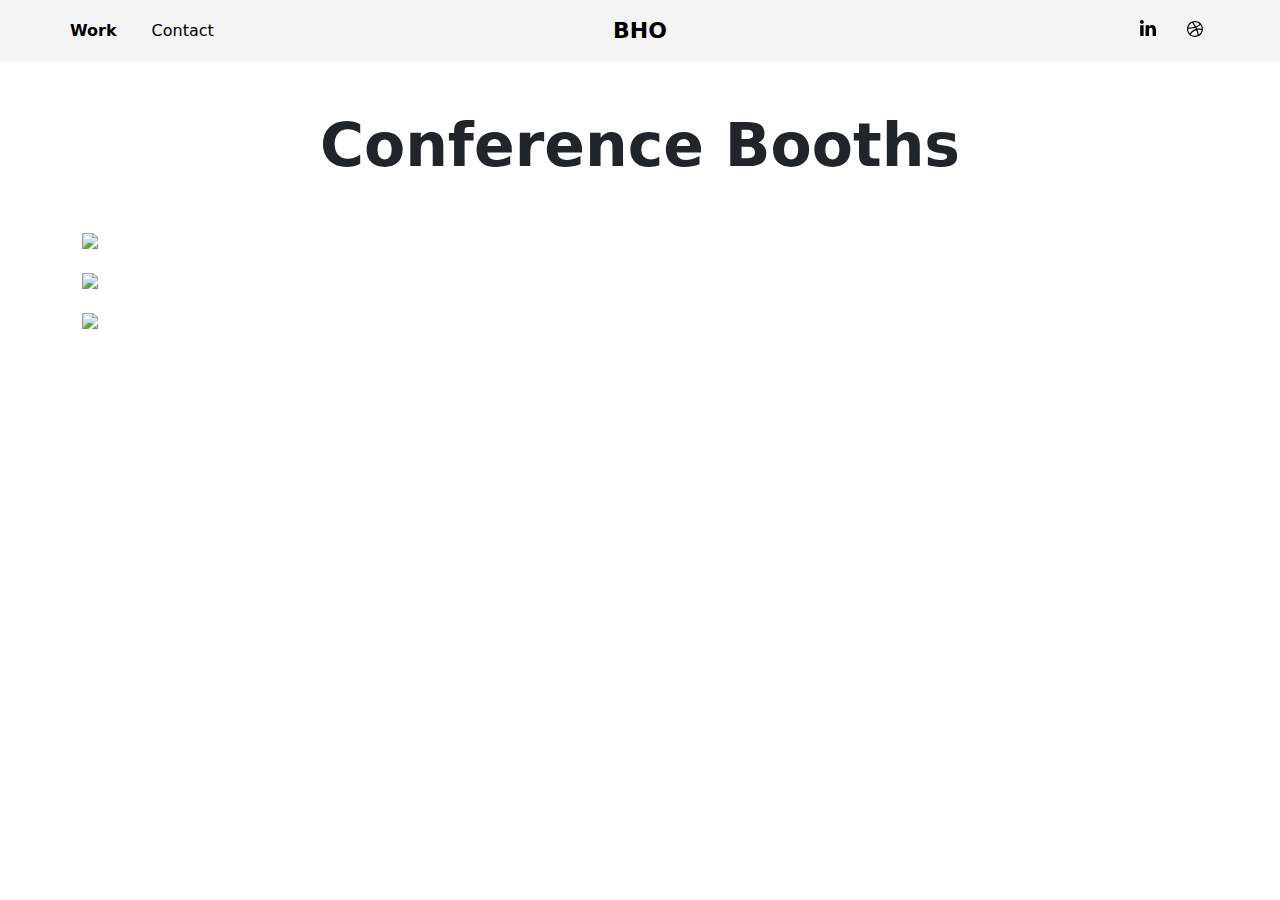
==== conference_booths.html @ f69bd992 "Add remaining pages" ====
<!doctype html>
<html lang="en">
	<head>
		<meta charset="utf-8">
		<meta name="viewport" content="width=device-width, initial-scale=1">

		<link href="favicon.ico" rel="shortcut icon" type="image/png">
		
		<link href="css/bootstrap.min.css" rel="stylesheet">
		<link href="css/main.css" rel="stylesheet">

		<title>Bryan Ho, Graphic Designer/Illustrator</title>
	</head>
	<body>
		<header>
			<div class="container">
				<div class="row">
					<div class="col page-links">
						<nav class="nav">
							<a class="nav-link active" href="/">Work</a>
							<a class="nav-link" href="#">Contact</a>
						</nav>
					</div>

					<div class="col logo-head">
						<div class="nav">
							<a class="nav-link" href="/">BHO</a>
						</div>
					</div>

					<div class="col social-networks">
						<div>
							<a alt="LinkedIn" href="https://www.linkedin.com/in/bryan-h0" target="_blank">
								<div class="icon">
									<svg version="1.1" id="Layer_1" xmlns="http://www.w3.org/2000/svg" xmlns:xlink="http://www.w3.org/1999/xlink" viewBox="0 0 30 24" xml:space="preserve">
										<path id="path-1_24_" d="M19.6,19v-5.8c0-1.4-0.5-2.4-1.7-2.4c-1,0-1.5,0.7-1.8,1.3C16,12.3,16,12.6,16,13v6h-3.4 c0,0,0.1-9.8,0-10.8H16v1.5c0,0,0,0,0,0h0v0C16.4,9,17.2,7.9,19,7.9c2.3,0,4,1.5,4,4.9V19H19.6z M8.9,6.7L8.9,6.7 C7.7,6.7,7,5.9,7,4.9C7,3.8,7.8,3,8.9,3s1.9,0.8,1.9,1.9C10.9,5.9,10.1,6.7,8.9,6.7z M10.6,19H7.2V8.2h3.4V19z"></path>
									</svg>
								</div>
							</a>
							<a alt="Dribbble" href="https://dribbble.com/thebryanho" target="_blank">
								<div class="icon">
									<svg xmlns="http://www.w3.org/2000/svg" xmlns:xlink="http://www.w3.org/1999/xlink" version="1.1" id="Layer_1" x="0px" y="0px" viewBox="0 0 30 24" xml:space="preserve">
										<path d="M15 20c-4.41 0-8-3.59-8-8s3.59-8 8-8c4.41 0 8 3.6 8 8S19.41 20 15 20L15 20z M21.75 13.1 c-0.23-0.07-2.12-0.64-4.26-0.29c0.89 2.5 1.3 4.5 1.3 4.87C20.35 16.6 21.4 15 21.8 13.1L21.75 13.1z M17.67 18.3 c-0.1-0.6-0.5-2.69-1.46-5.18c-0.02 0-0.03 0.01-0.05 0.01c-3.85 1.34-5.24 4.02-5.36 4.27c1.16 0.9 2.6 1.4 4.2 1.4 C15.95 18.8 16.9 18.6 17.7 18.3L17.67 18.3z M9.92 16.58c0.15-0.27 2.03-3.37 5.55-4.51c0.09-0.03 0.18-0.06 0.27-0.08 c-0.17-0.39-0.36-0.78-0.55-1.16c-3.41 1.02-6.72 0.98-7.02 0.97c0 0.1 0 0.1 0 0.21C8.17 13.8 8.8 15.4 9.9 16.58L9.92 16.6 z M8.31 10.61c0.31 0 3.1 0 6.32-0.83c-1.13-2.01-2.35-3.7-2.53-3.95C10.18 6.7 8.8 8.5 8.3 10.61L8.31 10.61z M13.4 5.4 c0.19 0.2 1.4 1.9 2.5 4c2.43-0.91 3.46-2.29 3.58-2.47C18.32 5.8 16.7 5.2 15 5.18C14.45 5.2 13.9 5.2 13.4 5.4 L13.4 5.37z M20.29 7.69c-0.14 0.19-1.29 1.66-3.82 2.69c0.16 0.3 0.3 0.7 0.5 0.99c0.05 0.1 0.1 0.2 0.1 0.3 c2.27-0.29 4.5 0.2 4.8 0.22C21.82 10.3 21.2 8.8 20.3 7.69L20.29 7.69z"></path>
									</svg>
								</div>
							</a>
						</div>
					</div>
				</div>
			</div>
		</header>

		<div class="hero">
			<h2>Conference Booths</h2>
		</div>

		<div class="container portfolio-project">
			<p>
				<img src="images/conference_booths/conference_booths_0.png">
			</p>

			<p>
				<img src="images/conference_booths/conference_booths_1.png">
			</p>

			<p>
				<img src="images/conference_booths/conference_booths_2.png">
			</p>
		</div>
	</body>
</html>
---- css/main.css ----
/* ---------- Heading ---------- */

header {
	background-color: rgb(244, 244, 244);
	padding: 8px 3%;
}

header a {
	color: black;
}

header a:hover {
	color: rgb(239, 65, 66);
}

header a.active {
	font-weight: bold;
}

header a.active:hover {
	color: rgb(0, 0, 0);
}

header .page-links {
	padding: 0;
}

header .page-links .nav-link {
	padding: 11px 35px 11px 0;
}

header .logo-head {
	text-align: center;
}

header .logo-head a {
	font-size: 22px;
	font-weight: bold;
	line-height: 30px;
	margin: 0 auto;
}

header .social-networks {
	text-align: right;
	padding: 8px 0;
}

header .social-networks a {
	text-decoration: none;
	padding-left: 12px;
}

header .social-networks a:hover {
}

header .social-networks a:hover .icon {
	fill: rgb(255, 255, 255);
}


/* ---------- Icon ---------- */

.icon {
	fill: rgb(0, 0, 0);
	display: inline-block;
	height: 30px;
	width: 30px;
	border-radius: 17px;
}

a:hover .icon {
	background-color: rgb(239, 65, 66);
}

a:hover .icon svg {
	fill: rgb(255, 255, 255);
}


/* ---------- Hero ---------- */

.hero {
	margin: 3em;
}

.hero h2 {
	font-size: 60px;
	font-weight: bold;
	text-align: center;
	line-height: 70px;
}

.hero p {
	color: rgb(239, 65, 66);
	font-size: 20px;
	line-height: 28px;
	text-align: center;
}


/* ---------- Portfolio ---------- */

.portfolio .portfolio-item {
	margin-bottom: 1.5em;
}

.portfolio .portfolio-item a {
	color: rgb(0,0,0);
	text-decoration: none;
}

.portfolio .portfolio-item a:hover {
	color: rgb(239, 65, 66);
	text-decoration: underline;
}

.portfolio .portfolio-item img {
	width: 100%;
}

.portfolio .portfolio-item span {
	background: rgb(244, 244, 244);
	display: block;
	font-weight: bold;
	padding: 8px 13px;
}

.portfolio-project img {
	width: 100%;
}
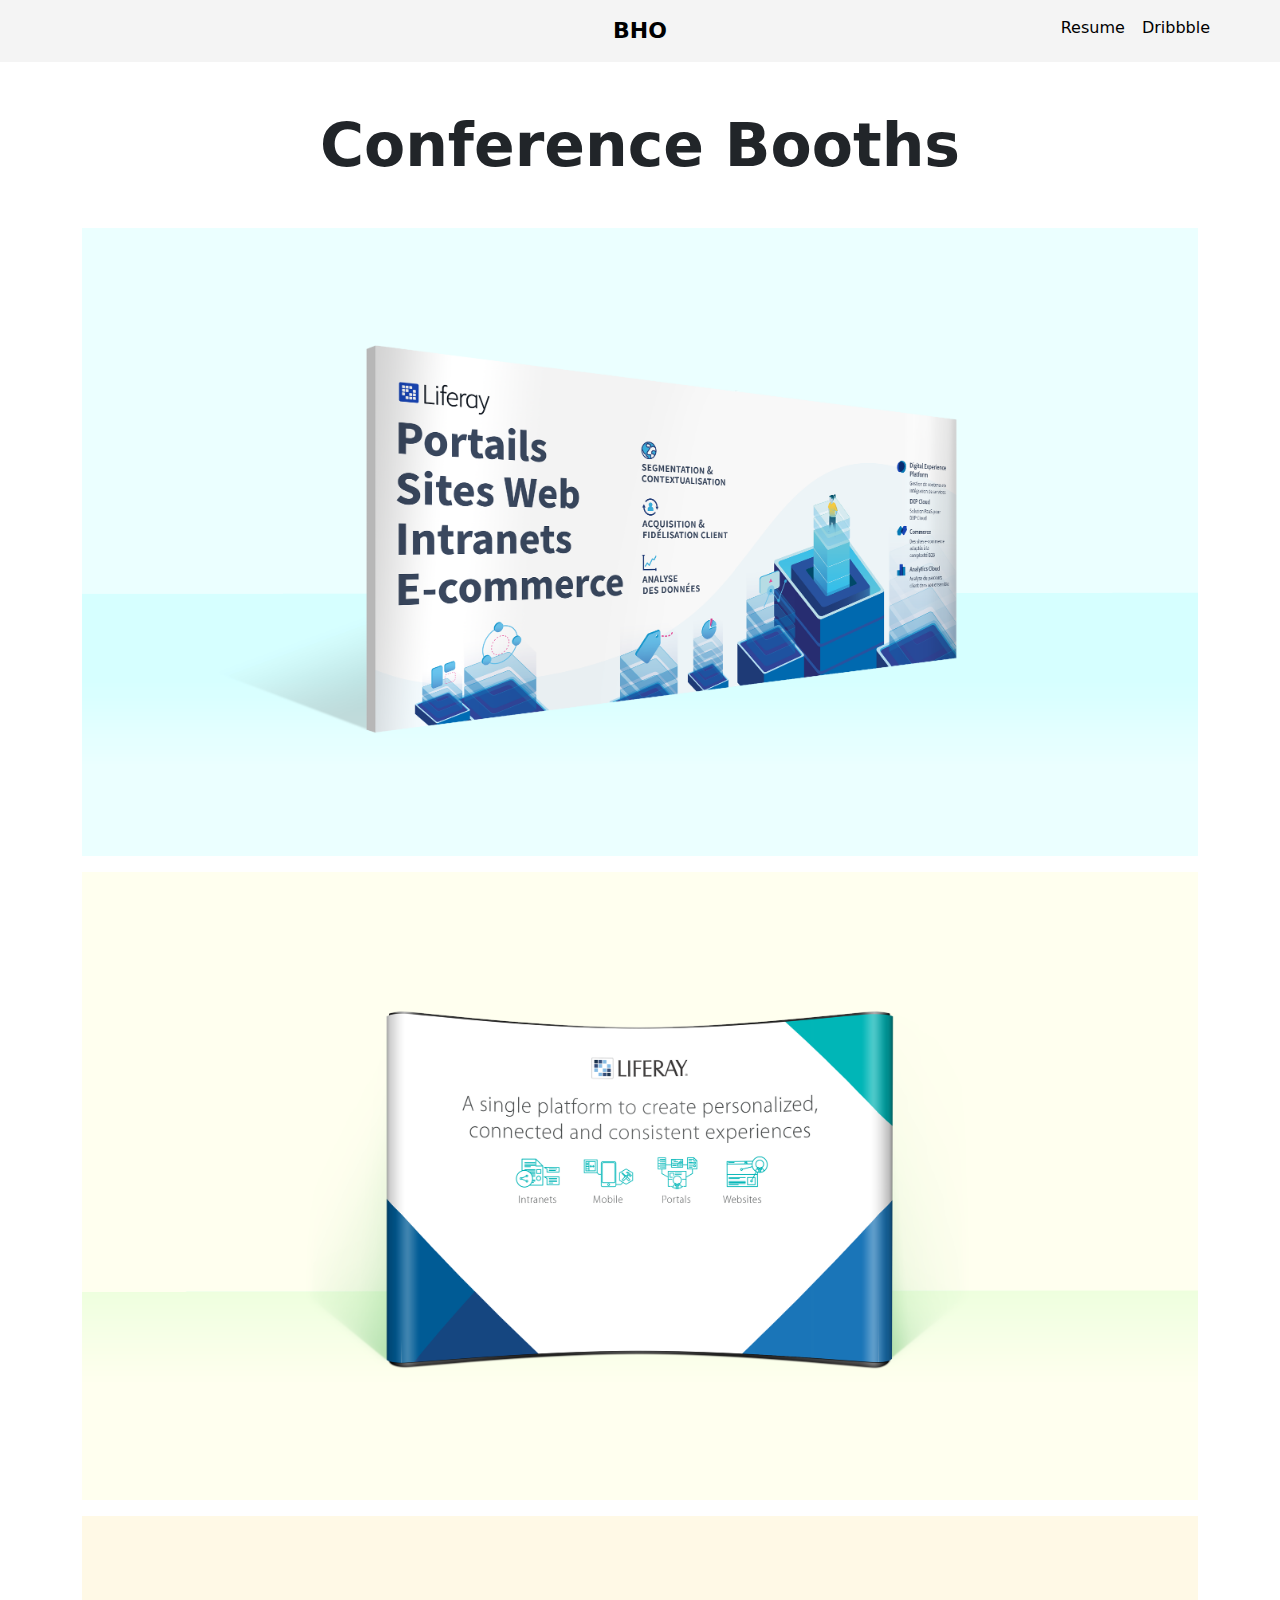
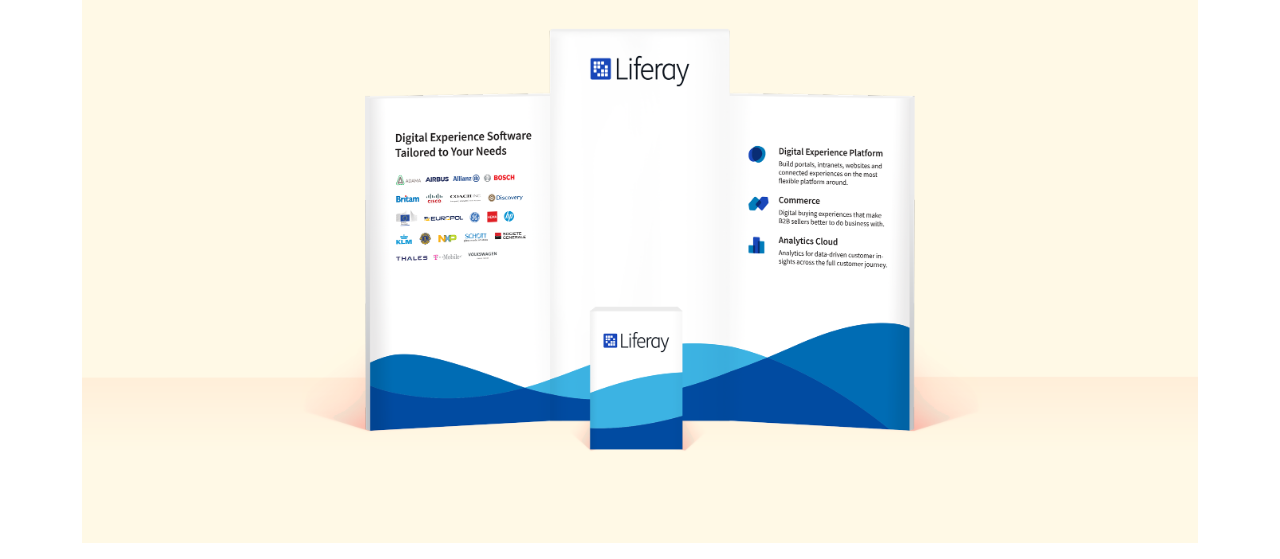
==== commit 22363156: "Add Resume to nav bar" ====
--- a/conference_booths.html
+++ b/conference_booths.html
@@ -30,19 +30,11 @@
 
 					<div class="col social-networks">
 						<div>
-							<a alt="LinkedIn" href="https://www.linkedin.com/in/bryan-h0" target="_blank">
-								<div class="icon">
-									<svg version="1.1" id="Layer_1" xmlns="http://www.w3.org/2000/svg" xmlns:xlink="http://www.w3.org/1999/xlink" viewBox="0 0 30 24" xml:space="preserve">
-										<path id="path-1_24_" d="M19.6,19v-5.8c0-1.4-0.5-2.4-1.7-2.4c-1,0-1.5,0.7-1.8,1.3C16,12.3,16,12.6,16,13v6h-3.4 c0,0,0.1-9.8,0-10.8H16v1.5c0,0,0,0,0,0h0v0C16.4,9,17.2,7.9,19,7.9c2.3,0,4,1.5,4,4.9V19H19.6z M8.9,6.7L8.9,6.7 C7.7,6.7,7,5.9,7,4.9C7,3.8,7.8,3,8.9,3s1.9,0.8,1.9,1.9C10.9,5.9,10.1,6.7,8.9,6.7z M10.6,19H7.2V8.2h3.4V19z"></path>
-									</svg>
-								</div>
+							<a href="bryan_ho_resume.pdf">
+								Resume
 							</a>
-							<a alt="Dribbble" href="https://dribbble.com/thebryanho" target="_blank">
-								<div class="icon">
-									<svg xmlns="http://www.w3.org/2000/svg" xmlns:xlink="http://www.w3.org/1999/xlink" version="1.1" id="Layer_1" x="0px" y="0px" viewBox="0 0 30 24" xml:space="preserve">
-										<path d="M15 20c-4.41 0-8-3.59-8-8s3.59-8 8-8c4.41 0 8 3.6 8 8S19.41 20 15 20L15 20z M21.75 13.1 c-0.23-0.07-2.12-0.64-4.26-0.29c0.89 2.5 1.3 4.5 1.3 4.87C20.35 16.6 21.4 15 21.8 13.1L21.75 13.1z M17.67 18.3 c-0.1-0.6-0.5-2.69-1.46-5.18c-0.02 0-0.03 0.01-0.05 0.01c-3.85 1.34-5.24 4.02-5.36 4.27c1.16 0.9 2.6 1.4 4.2 1.4 C15.95 18.8 16.9 18.6 17.7 18.3L17.67 18.3z M9.92 16.58c0.15-0.27 2.03-3.37 5.55-4.51c0.09-0.03 0.18-0.06 0.27-0.08 c-0.17-0.39-0.36-0.78-0.55-1.16c-3.41 1.02-6.72 0.98-7.02 0.97c0 0.1 0 0.1 0 0.21C8.17 13.8 8.8 15.4 9.9 16.58L9.92 16.6 z M8.31 10.61c0.31 0 3.1 0 6.32-0.83c-1.13-2.01-2.35-3.7-2.53-3.95C10.18 6.7 8.8 8.5 8.3 10.61L8.31 10.61z M13.4 5.4 c0.19 0.2 1.4 1.9 2.5 4c2.43-0.91 3.46-2.29 3.58-2.47C18.32 5.8 16.7 5.2 15 5.18C14.45 5.2 13.9 5.2 13.4 5.4 L13.4 5.37z M20.29 7.69c-0.14 0.19-1.29 1.66-3.82 2.69c0.16 0.3 0.3 0.7 0.5 0.99c0.05 0.1 0.1 0.2 0.1 0.3 c2.27-0.29 4.5 0.2 4.8 0.22C21.82 10.3 21.2 8.8 20.3 7.69L20.29 7.69z"></path>
-									</svg>
-								</div>
+							<a href="https://dribbble.com/thebryanho" target="_blank">
+								Dribbble
 							</a>
 						</div>
 					</div>
--- a/css/main.css
+++ b/css/main.css
@@ -25,6 +25,7 @@
 
 header .page-links {
 	padding: 0;
+	text-indent: -9999em;
 }
 
 header .page-links .nav-link {
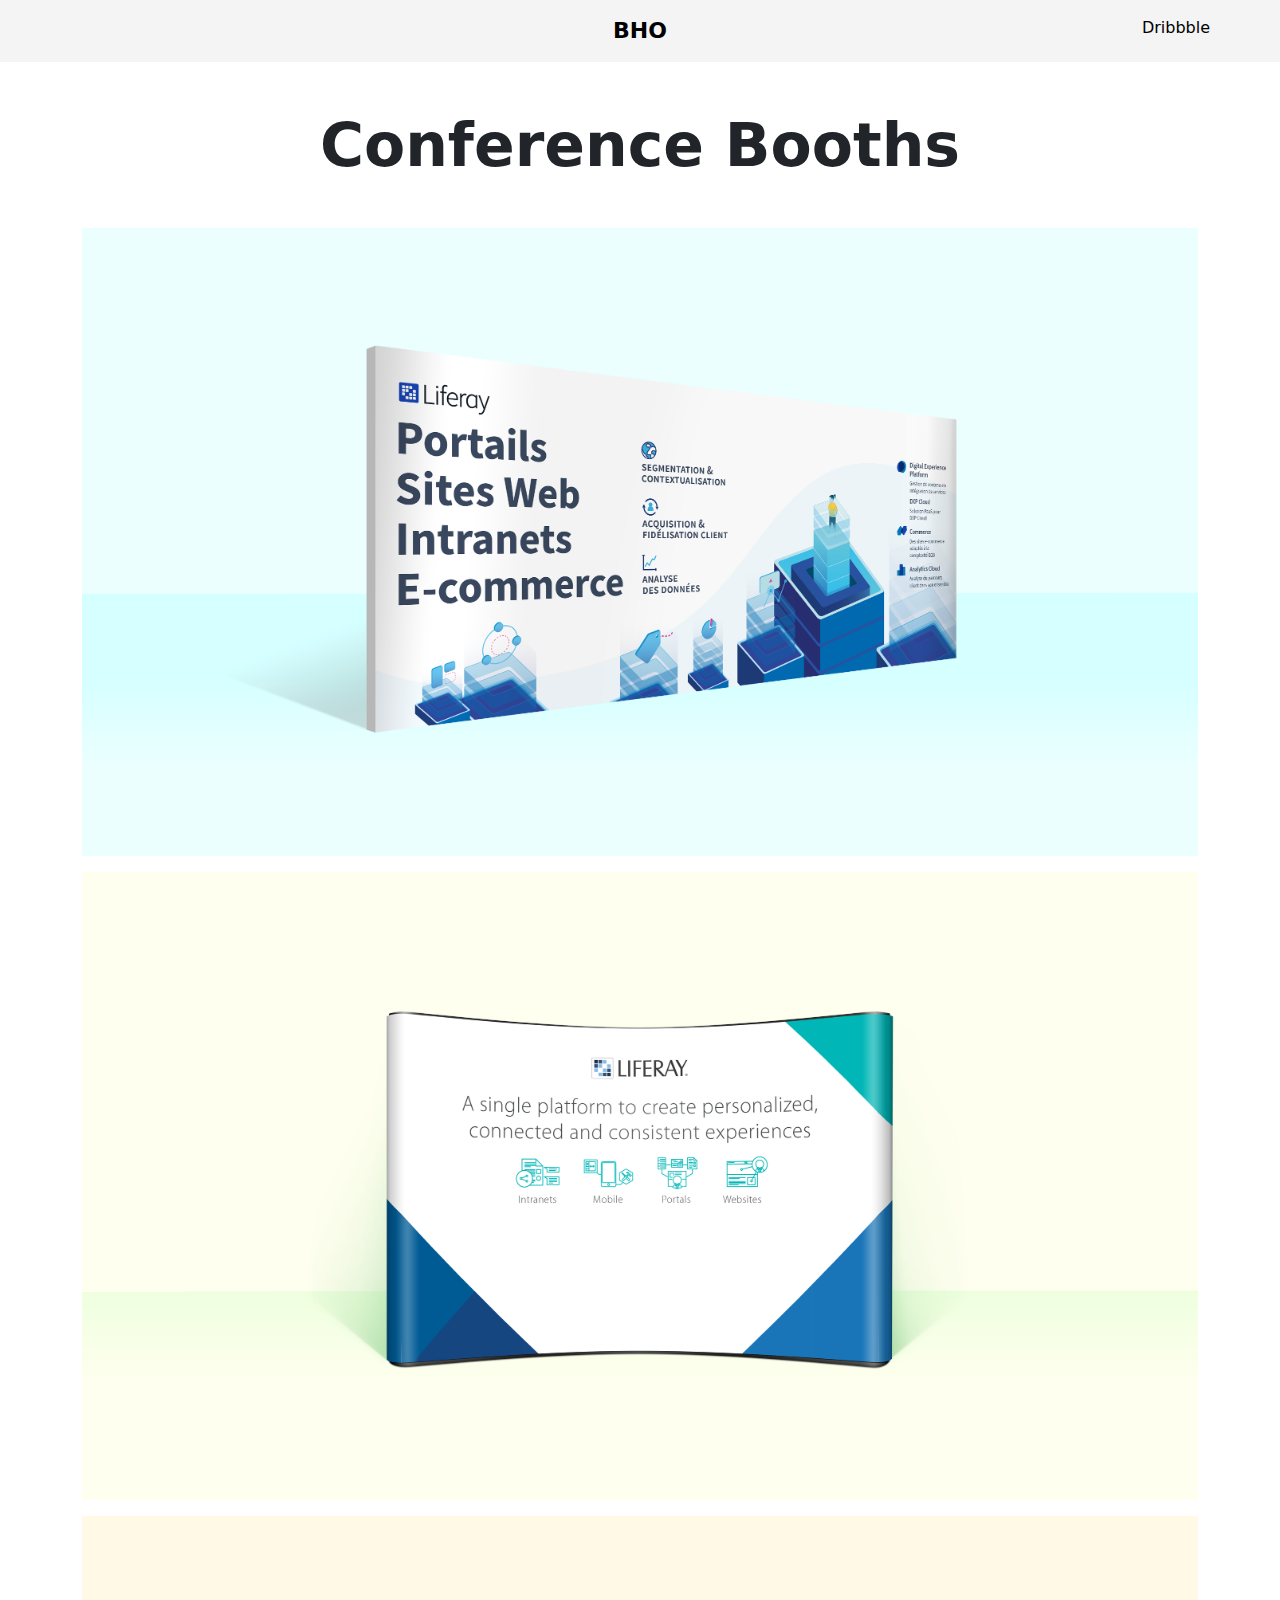
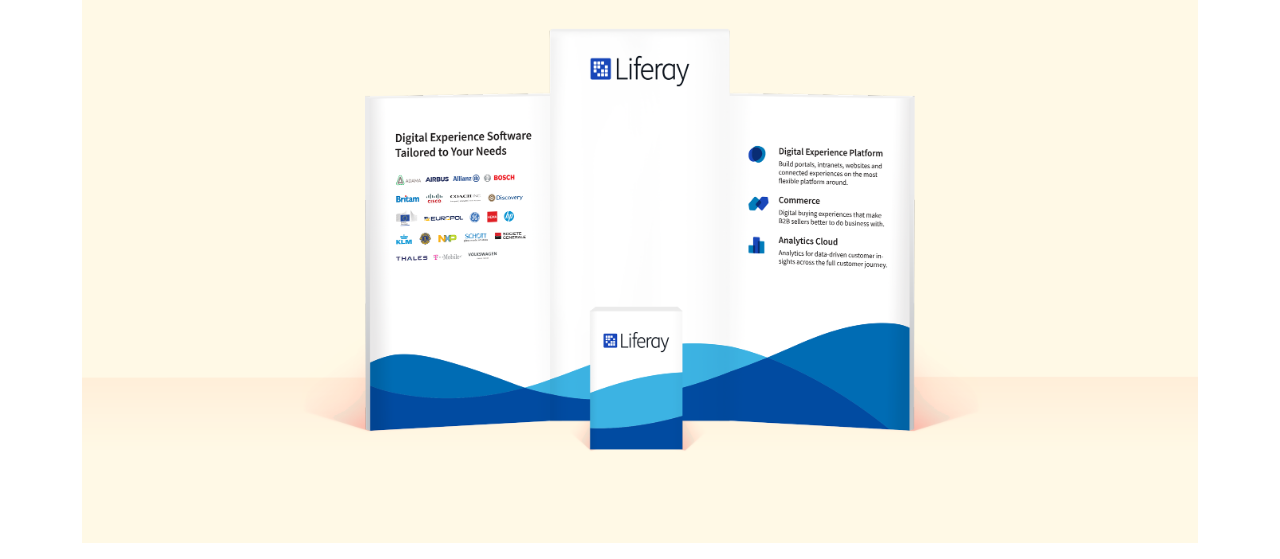
==== commit dbe3073e: "Remove resume" ====
--- a/conference_booths.html
+++ b/conference_booths.html
@@ -30,9 +30,6 @@
 
 					<div class="col social-networks">
 						<div>
-							<a href="bryan_ho_resume.pdf">
-								Resume
-							</a>
 							<a href="https://dribbble.com/thebryanho" target="_blank">
 								Dribbble
 							</a>
